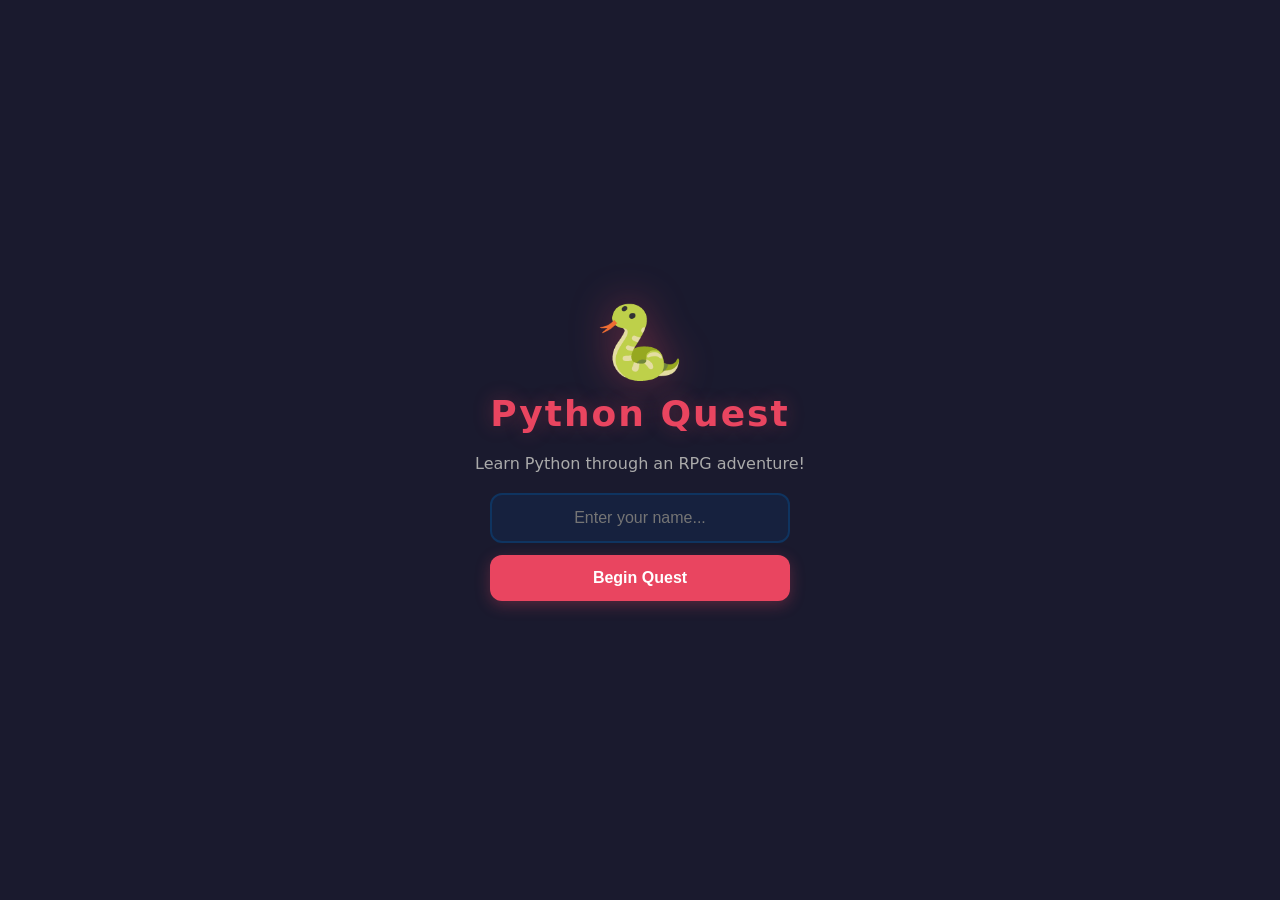
==== docs/index.html @ 063f5c60 "Rebuild as pure static site for GitHub Pages — no install needed Converted the entire RPG game to cl" ====
<!DOCTYPE html>
<html lang="en">
<head>
    <meta charset="UTF-8">
    <meta name="viewport" content="width=device-width, initial-scale=1.0, user-scalable=no">
    <title>Python Quest — Learn Python RPG</title>
    <link rel="stylesheet" href="style.css">
    <link rel="icon" href="data:image/svg+xml,<svg xmlns='http://www.w3.org/2000/svg' viewBox='0 0 100 100'><text y='.9em' font-size='90'>🐍</text></svg>">
</head>
<body>
    <div id="app">
        <!-- Start Screen -->
        <div id="start-screen" class="screen active">
            <div class="title-art">
                <div class="title-emoji">🐍</div>
                <h1>Python Quest</h1>
            </div>
            <p class="subtitle">Learn Python through an RPG adventure!</p>
            <div class="start-form">
                <input type="text" id="player-name" placeholder="Enter your name..." maxlength="20" autocomplete="off">
                <button id="start-btn" class="btn btn-primary">Begin Quest</button>
                <button id="continue-save-btn" class="btn btn-secondary hidden">Continue Saved Game</button>
            </div>
        </div>

        <!-- Game Screen -->
        <div id="game-screen" class="screen">
            <!-- HUD -->
            <div id="hud">
                <div class="hud-row">
                    <span id="hud-name">Hero</span>
                    <span id="hud-level">Lv. 1</span>
                </div>
                <div class="hp-bar-container">
                    <div id="hp-bar" class="hp-bar" style="width:100%"></div>
                    <span id="hp-text">100/100</span>
                </div>
                <div class="hud-row">
                    <span id="hud-xp">XP: 0</span>
                    <span id="hud-gold">Gold: 0</span>
                </div>
            </div>

            <!-- Quest Progress -->
            <div id="quest-progress" class="quest-progress"></div>

            <!-- Chapter Banner -->
            <div id="chapter-banner" class="chapter-banner"></div>

            <!-- Story Area -->
            <div id="story-area">
                <div id="enemy-display">
                    <div id="enemy-sprite" class="enemy-sprite"></div>
                    <div id="enemy-name" class="enemy-name"></div>
                </div>
                <div id="story-text" class="story-text"></div>
            </div>

            <!-- Challenge Area -->
            <div id="challenge-area">
                <div id="question-text" class="question-text"></div>
                <div id="options-container"></div>
            </div>

            <!-- Result Area -->
            <div id="result-area" class="hidden">
                <div id="result-icon" class="result-icon"></div>
                <div id="result-message"></div>
                <div id="result-explanation"></div>
                <div id="result-rewards"></div>
                <button id="continue-btn" class="btn btn-primary">Continue</button>
            </div>

            <!-- Actions Bar -->
            <div id="actions-bar">
                <button id="rest-btn" class="btn btn-secondary">Rest at Inn (10g)</button>
                <button id="inventory-btn" class="btn btn-secondary">Inventory</button>
            </div>
        </div>

        <!-- Victory Screen -->
        <div id="victory-screen" class="screen">
            <div class="victory-emoji">👑</div>
            <h1 class="victory-title">Victory!</h1>
            <p class="victory-text">You defeated the Python King and proved yourself a true Pythonista!</p>
            <div id="final-stats"></div>
            <button id="replay-btn" class="btn btn-primary">Play Again</button>
        </div>

        <!-- Inventory Modal -->
        <div id="inventory-modal" class="modal hidden">
            <div class="modal-content">
                <h2>Inventory</h2>
                <div id="inventory-list"></div>
                <button id="close-inventory" class="btn btn-secondary">Close</button>
            </div>
        </div>

        <!-- Notification -->
        <div id="notification" class="notification hidden"></div>
    </div>

    <script src="game.js"></script>
</body>
</html>
---- docs/style.css ----
/* === Base Reset & Theme === */
* { margin: 0; padding: 0; box-sizing: border-box; }

:root {
    --bg-dark: #1a1a2e;
    --bg-card: #16213e;
    --bg-card2: #0f3460;
    --accent: #e94560;
    --accent-glow: #ff6b81;
    --gold: #ffd700;
    --green: #4ecca3;
    --text: #eee;
    --text-dim: #aaa;
    --hp-green: #4ecca3;
    --hp-red: #e94560;
}

html, body {
    font-family: 'Segoe UI', system-ui, -apple-system, sans-serif;
    background: var(--bg-dark);
    color: var(--text);
    min-height: 100vh;
    min-height: 100dvh;
    overflow-x: hidden;
    -webkit-text-size-adjust: 100%;
}

#app {
    max-width: 480px;
    margin: 0 auto;
    min-height: 100vh;
    min-height: 100dvh;
    display: flex;
    flex-direction: column;
}

/* === Screens === */
.screen { display: none; flex-direction: column; padding: 16px; flex: 1; }
.screen.active { display: flex; }

/* === Start Screen === */
#start-screen {
    justify-content: center;
    align-items: center;
    text-align: center;
    gap: 20px;
}

.title-art {
    display: flex;
    flex-direction: column;
    align-items: center;
    gap: 8px;
}

.title-emoji {
    font-size: 72px;
    animation: float 3s ease-in-out infinite;
    filter: drop-shadow(0 0 20px rgba(233, 69, 96, 0.4));
}

.title-art h1 {
    font-size: 36px;
    color: var(--accent);
    text-shadow: 0 0 20px rgba(233, 69, 96, 0.3);
    letter-spacing: 2px;
}

.subtitle {
    color: var(--text-dim);
    font-size: 16px;
}

.start-form {
    display: flex;
    flex-direction: column;
    gap: 12px;
    width: 100%;
    max-width: 300px;
}

.start-form input {
    background: var(--bg-card);
    border: 2px solid var(--bg-card2);
    color: var(--text);
    padding: 14px 16px;
    border-radius: 12px;
    font-size: 16px;
    text-align: center;
    outline: none;
    transition: border-color 0.2s;
    -webkit-appearance: none;
}

.start-form input:focus {
    border-color: var(--accent);
}

/* === Buttons === */
.btn {
    padding: 14px 24px;
    border: none;
    border-radius: 12px;
    font-size: 16px;
    font-weight: 600;
    cursor: pointer;
    transition: transform 0.1s, box-shadow 0.2s;
    -webkit-tap-highlight-color: transparent;
    touch-action: manipulation;
}

.btn:active { transform: scale(0.96); }

.btn-primary {
    background: var(--accent);
    color: white;
    box-shadow: 0 4px 15px rgba(233, 69, 96, 0.3);
}

.btn-primary:hover { box-shadow: 0 4px 20px rgba(233, 69, 96, 0.5); }

.btn-secondary {
    background: var(--bg-card2);
    color: var(--text);
}

/* === HUD === */
#hud {
    background: var(--bg-card);
    border-radius: 12px;
    padding: 12px 16px;
    margin-bottom: 10px;
}

.hud-row {
    display: flex;
    justify-content: space-between;
    align-items: center;
    font-size: 14px;
}

#hud-name { font-weight: 700; font-size: 16px; }
#hud-level { color: var(--gold); font-weight: 600; }
#hud-xp { color: var(--green); }
#hud-gold { color: var(--gold); }

.hp-bar-container {
    position: relative;
    background: #333;
    border-radius: 8px;
    height: 22px;
    margin: 8px 0;
    overflow: hidden;
}

.hp-bar {
    height: 100%;
    background: linear-gradient(90deg, var(--hp-green), #45b393);
    border-radius: 8px;
    transition: width 0.5s ease, background 0.5s;
}

.hp-bar.low { background: linear-gradient(90deg, var(--hp-red), #c0392b); }

.hp-bar-container span {
    position: absolute;
    top: 50%;
    left: 50%;
    transform: translate(-50%, -50%);
    font-size: 12px;
    font-weight: 700;
    text-shadow: 0 1px 3px rgba(0,0,0,0.9);
}

/* === Quest Progress === */
.quest-progress {
    display: flex;
    gap: 4px;
    margin-bottom: 10px;
    padding: 0 4px;
}

.quest-dot {
    flex: 1;
    height: 6px;
    border-radius: 3px;
    background: var(--bg-card2);
    transition: background 0.3s;
}

.quest-dot.completed { background: var(--green); }
.quest-dot.current { background: var(--accent); animation: pulse-dot 1.5s infinite; }

@keyframes pulse-dot {
    0%, 100% { opacity: 1; }
    50% { opacity: 0.5; }
}

/* === Chapter Banner === */
.chapter-banner {
    text-align: center;
    font-size: 13px;
    font-weight: 600;
    color: var(--gold);
    text-transform: uppercase;
    letter-spacing: 2px;
    padding: 4px;
    margin-bottom: 8px;
}

/* === Story Area === */
#story-area {
    background: var(--bg-card);
    border-radius: 12px;
    padding: 16px;
    margin-bottom: 10px;
    text-align: center;
}

.enemy-sprite {
    width: 80px;
    height: 80px;
    margin: 0 auto 8px;
    border-radius: 50%;
    display: flex;
    align-items: center;
    justify-content: center;
    font-size: 42px;
    background: var(--bg-card2);
    box-shadow: 0 0 25px rgba(233, 69, 96, 0.2);
    animation: float 3s ease-in-out infinite;
}

@keyframes float {
    0%, 100% { transform: translateY(0); }
    50% { transform: translateY(-8px); }
}

.enemy-name {
    font-weight: 700;
    font-size: 18px;
    color: var(--accent);
    margin-bottom: 8px;
}

.story-text {
    font-size: 14px;
    line-height: 1.6;
    color: var(--text-dim);
}

/* === Challenge Area === */
#challenge-area {
    flex: 1;
    display: flex;
    flex-direction: column;
    gap: 8px;
    margin-bottom: 10px;
}

.question-text {
    background: var(--bg-card);
    border-left: 4px solid var(--accent);
    padding: 14px;
    border-radius: 0 12px 12px 0;
    font-size: 15px;
    line-height: 1.5;
}

.option-btn {
    display: block;
    width: 100%;
    background: var(--bg-card);
    border: 2px solid var(--bg-card2);
    color: var(--text);
    padding: 14px 16px;
    border-radius: 12px;
    font-size: 15px;
    text-align: left;
    cursor: pointer;
    transition: border-color 0.2s, background 0.2s, transform 0.1s;
    -webkit-tap-highlight-color: transparent;
    touch-action: manipulation;
    font-family: inherit;
}

.option-btn:active { transform: scale(0.98); }
.option-btn:hover { border-color: var(--accent); background: var(--bg-card2); }

.option-btn.correct {
    border-color: var(--green) !important;
    background: rgba(78, 204, 163, 0.15) !important;
    animation: pulse-green 0.5s;
}

.option-btn.wrong {
    border-color: var(--hp-red) !important;
    background: rgba(233, 69, 96, 0.15) !important;
    animation: shake 0.4s;
}

.option-btn:disabled {
    cursor: default;
    opacity: 0.7;
}

@keyframes pulse-green {
    0% { box-shadow: 0 0 0 0 rgba(78, 204, 163, 0.4); }
    100% { box-shadow: 0 0 0 14px rgba(78, 204, 163, 0); }
}

@keyframes shake {
    0%, 100% { transform: translateX(0); }
    25% { transform: translateX(-6px); }
    75% { transform: translateX(6px); }
}

/* === Result Area === */
#result-area {
    background: var(--bg-card);
    border-radius: 12px;
    padding: 20px 16px;
    margin-bottom: 10px;
    text-align: center;
}

.result-icon {
    font-size: 48px;
    margin-bottom: 8px;
}

#result-message {
    font-size: 18px;
    font-weight: 700;
    margin-bottom: 10px;
}

#result-explanation {
    font-size: 13px;
    color: var(--text-dim);
    margin-bottom: 10px;
    line-height: 1.6;
    background: var(--bg-card2);
    padding: 10px 14px;
    border-radius: 8px;
}

#result-rewards {
    font-size: 14px;
    color: var(--gold);
    margin-bottom: 14px;
    font-weight: 600;
}

.hidden { display: none !important; }

/* === Actions Bar === */
#actions-bar {
    display: flex;
    gap: 8px;
    margin-top: auto;
    padding-top: 8px;
}

#actions-bar .btn { flex: 1; font-size: 13px; padding: 12px 8px; }

/* === Victory Screen === */
#victory-screen {
    justify-content: center;
    align-items: center;
    text-align: center;
    gap: 16px;
}

.victory-emoji {
    font-size: 80px;
    animation: float 2s ease-in-out infinite;
    filter: drop-shadow(0 0 20px rgba(255, 215, 0, 0.5));
}

.victory-title {
    font-size: 42px;
    color: var(--gold);
    text-shadow: 0 0 30px rgba(255, 215, 0, 0.4);
}

.victory-text {
    color: var(--text-dim);
    font-size: 15px;
    max-width: 320px;
    line-height: 1.5;
}

#final-stats {
    background: var(--bg-card);
    border-radius: 12px;
    padding: 20px;
    text-align: left;
    width: 100%;
    max-width: 300px;
    line-height: 2;
    font-size: 14px;
}

#final-stats strong {
    color: var(--gold);
    font-size: 16px;
}

/* === Inventory Modal === */
.modal {
    position: fixed;
    top: 0; left: 0; right: 0; bottom: 0;
    background: rgba(0,0,0,0.75);
    display: flex;
    align-items: center;
    justify-content: center;
    z-index: 100;
    padding: 16px;
}

.modal-content {
    background: var(--bg-card);
    border-radius: 16px;
    padding: 24px;
    width: 100%;
    max-width: 360px;
    text-align: center;
}

.modal-content h2 {
    color: var(--gold);
    margin-bottom: 16px;
}

#inventory-list {
    text-align: left;
    margin-bottom: 16px;
    min-height: 40px;
}

.inv-item {
    padding: 10px 0;
    border-bottom: 1px solid var(--bg-card2);
    font-size: 14px;
}

.inv-item:last-child { border-bottom: none; }

/* === Notification === */
.notification {
    position: fixed;
    top: 20px;
    left: 50%;
    transform: translateX(-50%);
    background: var(--bg-card2);
    color: var(--text);
    padding: 12px 24px;
    border-radius: 12px;
    font-size: 14px;
    font-weight: 600;
    z-index: 200;
    animation: slideDown 0.3s ease;
    box-shadow: 0 4px 25px rgba(0,0,0,0.6);
    max-width: 90%;
    text-align: center;
}

@keyframes slideDown {
    from { transform: translate(-50%, -100%); opacity: 0; }
    to { transform: translate(-50%, 0); opacity: 1; }
}

/* === Level Up Flash === */
.level-up-flash { animation: levelGlow 1.2s ease; }

@keyframes levelGlow {
    0%, 100% { text-shadow: none; }
    50% { text-shadow: 0 0 20px var(--gold), 0 0 40px var(--gold); color: var(--gold); }
}

/* === Safe area padding for notched phones === */
@supports (padding-top: env(safe-area-inset-top)) {
    #app {
        padding-top: env(safe-area-inset-top);
        padding-bottom: env(safe-area-inset-bottom);
    }
}

/* === Small screens === */
@media (max-width: 380px) {
    .title-art h1 { font-size: 28px; }
    .title-emoji { font-size: 56px; }
    .btn { padding: 12px 16px; font-size: 14px; }
    .option-btn { padding: 12px; font-size: 14px; }
    .enemy-sprite { width: 64px; height: 64px; font-size: 32px; }
}
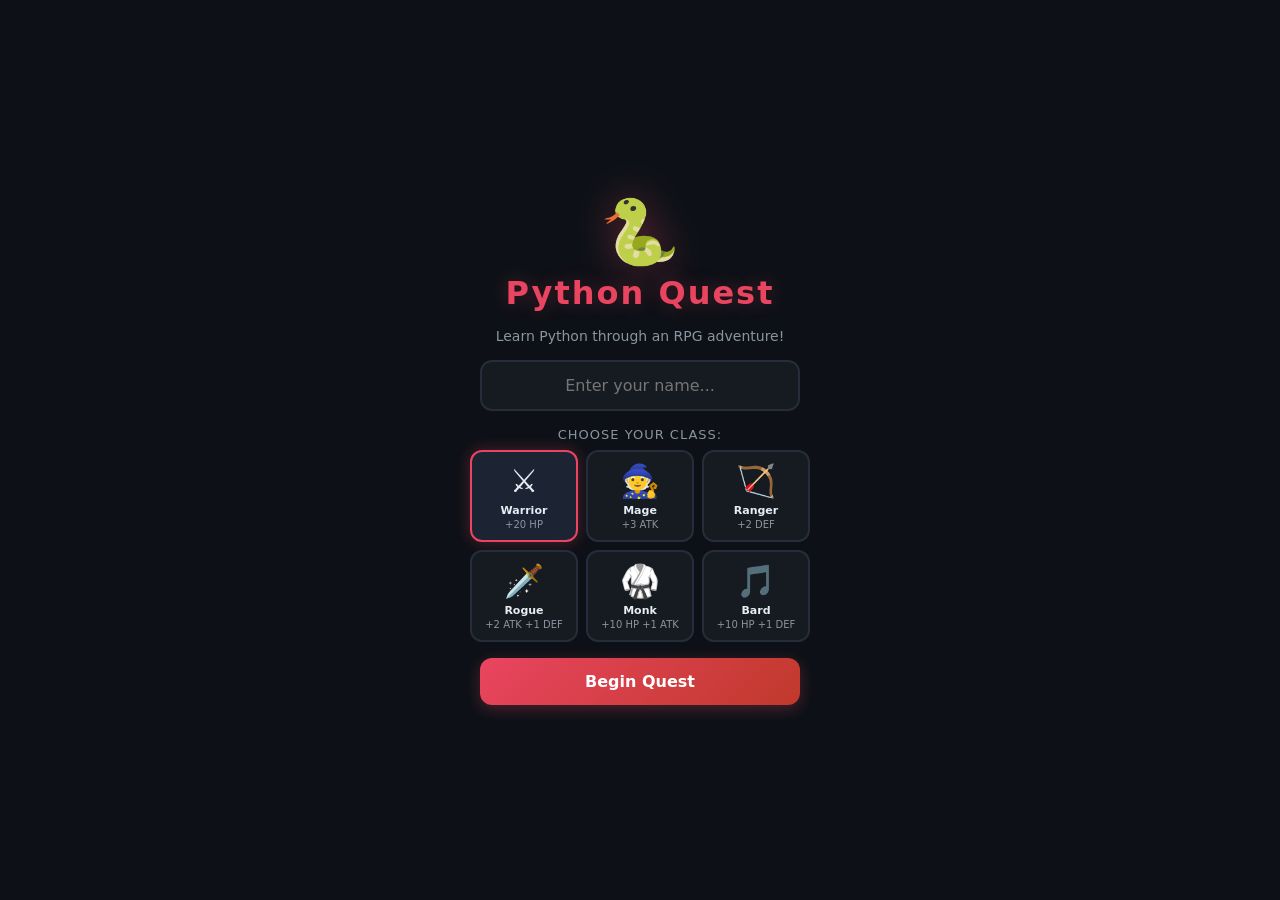
==== commit a1c2bee2: "Major game overhaul: world map, avatars, type-in questions, harder difficulty - Avatar/class selecti" ====
--- a/docs/index.html
+++ b/docs/index.html
@@ -18,63 +18,106 @@
             <p class="subtitle">Learn Python through an RPG adventure!</p>
             <div class="start-form">
                 <input type="text" id="player-name" placeholder="Enter your name..." maxlength="20" autocomplete="off">
+            </div>
+            <div id="avatar-select">
+                <p class="avatar-label">Choose your class:</p>
+                <div id="avatar-grid"></div>
+            </div>
+            <div class="start-form">
                 <button id="start-btn" class="btn btn-primary">Begin Quest</button>
                 <button id="continue-save-btn" class="btn btn-secondary hidden">Continue Saved Game</button>
             </div>
         </div>
 
-        <!-- Game Screen -->
-        <div id="game-screen" class="screen">
-            <!-- HUD -->
-            <div id="hud">
+        <!-- Map Screen -->
+        <div id="map-screen" class="screen">
+            <div id="map-hud">
                 <div class="hud-row">
-                    <span id="hud-name">Hero</span>
-                    <span id="hud-level">Lv. 1</span>
+                    <span id="map-avatar-icon"></span>
+                    <span id="map-name">Hero</span>
+                    <span id="map-level">Lv. 1</span>
                 </div>
                 <div class="hp-bar-container">
-                    <div id="hp-bar" class="hp-bar" style="width:100%"></div>
-                    <span id="hp-text">100/100</span>
+                    <div id="map-hp-bar" class="hp-bar" style="width:100%"></div>
+                    <span id="map-hp-text">100/100</span>
                 </div>
                 <div class="hud-row">
-                    <span id="hud-xp">XP: 0</span>
-                    <span id="hud-gold">Gold: 0</span>
+                    <span id="map-xp" class="stat-xp">XP: 0</span>
+                    <span id="map-gold" class="stat-gold">Gold: 0</span>
+                    <button id="map-inv-btn" class="btn-icon">🎒</button>
+                </div>
+            </div>
+            <div id="map-container">
+                <div id="map-nodes"></div>
+            </div>
+        </div>
+
+        <!-- Battle Screen -->
+        <div id="battle-screen" class="screen">
+            <div id="battle-hud">
+                <div class="hud-row">
+                    <span id="battle-player-sprite"></span>
+                    <span id="battle-name">Hero</span>
+                    <span id="battle-level">Lv. 1</span>
+                </div>
+                <div class="hp-bar-container">
+                    <div id="battle-hp-bar" class="hp-bar" style="width:100%"></div>
+                    <span id="battle-hp-text">100/100</span>
                 </div>
             </div>
 
-            <!-- Quest Progress -->
-            <div id="quest-progress" class="quest-progress"></div>
+            <div id="battle-arena">
+                <div id="player-sprite-battle" class="battle-sprite player-side"></div>
+                <div id="vs-text">VS</div>
+                <div id="enemy-sprite-battle" class="battle-sprite enemy-side"></div>
+            </div>
+            <div id="enemy-info">
+                <span id="battle-enemy-name"></span>
+            </div>
 
-            <!-- Chapter Banner -->
-            <div id="chapter-banner" class="chapter-banner"></div>
-
-            <!-- Story Area -->
-            <div id="story-area">
-                <div id="enemy-display">
-                    <div id="enemy-sprite" class="enemy-sprite"></div>
-                    <div id="enemy-name" class="enemy-name"></div>
-                </div>
-                <div id="story-text" class="story-text"></div>
-            </div>
+            <!-- Story -->
+            <div id="battle-story" class="story-text"></div>
 
             <!-- Challenge Area -->
             <div id="challenge-area">
                 <div id="question-text" class="question-text"></div>
+                <div id="attempt-indicator"></div>
                 <div id="options-container"></div>
+                <div id="typein-container" class="hidden">
+                    <input type="text" id="typein-input" placeholder="Type your answer..." autocomplete="off" autocapitalize="off" spellcheck="false">
+                    <button id="typein-submit" class="btn btn-primary">Submit</button>
+                </div>
             </div>
 
             <!-- Result Area -->
             <div id="result-area" class="hidden">
                 <div id="result-icon" class="result-icon"></div>
                 <div id="result-message"></div>
-                <div id="result-explanation"></div>
+                <div id="result-explanation" class="hidden"></div>
                 <div id="result-rewards"></div>
                 <button id="continue-btn" class="btn btn-primary">Continue</button>
             </div>
+        </div>
 
-            <!-- Actions Bar -->
-            <div id="actions-bar">
-                <button id="rest-btn" class="btn btn-secondary">Rest at Inn (10g)</button>
-                <button id="inventory-btn" class="btn btn-secondary">Inventory</button>
+        <!-- Shop Screen -->
+        <div id="shop-screen" class="screen">
+            <div class="shop-header">
+                <div class="shop-keeper">🧙</div>
+                <h2>Wandering Merchant</h2>
+                <p id="shop-gold" class="stat-gold">Gold: 0</p>
+            </div>
+            <div id="shop-items"></div>
+            <button id="shop-leave" class="btn btn-primary">Leave Shop</button>
+        </div>
+
+        <!-- Rest Screen -->
+        <div id="rest-screen" class="screen">
+            <div class="rest-content">
+                <div class="rest-icon">🏕️</div>
+                <h2>Campfire Rest</h2>
+                <p class="rest-text">You sit by the fire and recover your strength...</p>
+                <div id="rest-hp-info"></div>
+                <button id="rest-continue" class="btn btn-primary">Continue Journey</button>
             </div>
         </div>
 
@@ -90,8 +133,9 @@
         <!-- Inventory Modal -->
         <div id="inventory-modal" class="modal hidden">
             <div class="modal-content">
-                <h2>Inventory</h2>
+                <h2>🎒 Inventory</h2>
                 <div id="inventory-list"></div>
+                <div id="inventory-potions"></div>
                 <button id="close-inventory" class="btn btn-secondary">Close</button>
             </div>
         </div>
--- a/docs/style.css
+++ b/docs/style.css
@@ -2,17 +2,21 @@
 * { margin: 0; padding: 0; box-sizing: border-box; }
 
 :root {
-    --bg-dark: #1a1a2e;
-    --bg-card: #16213e;
-    --bg-card2: #0f3460;
+    --bg-dark: #0d1117;
+    --bg-card: #161b22;
+    --bg-card2: #1c2333;
+    --bg-card3: #252d3a;
     --accent: #e94560;
     --accent-glow: #ff6b81;
     --gold: #ffd700;
     --green: #4ecca3;
-    --text: #eee;
-    --text-dim: #aaa;
+    --blue: #58a6ff;
+    --purple: #bc8cff;
+    --text: #e6edf3;
+    --text-dim: #8b949e;
     --hp-green: #4ecca3;
     --hp-red: #e94560;
+    --radius: 12px;
 }
 
 html, body {
@@ -35,280 +39,421 @@
 }
 
 /* === Screens === */
-.screen { display: none; flex-direction: column; padding: 16px; flex: 1; }
+.screen { display: none; flex-direction: column; padding: 12px; flex: 1; }
 .screen.active { display: flex; }
-
-/* === Start Screen === */
-#start-screen {
-    justify-content: center;
-    align-items: center;
-    text-align: center;
-    gap: 20px;
-}
-
-.title-art {
-    display: flex;
-    flex-direction: column;
-    align-items: center;
-    gap: 8px;
-}
-
-.title-emoji {
-    font-size: 72px;
-    animation: float 3s ease-in-out infinite;
-    filter: drop-shadow(0 0 20px rgba(233, 69, 96, 0.4));
-}
-
-.title-art h1 {
-    font-size: 36px;
-    color: var(--accent);
-    text-shadow: 0 0 20px rgba(233, 69, 96, 0.3);
-    letter-spacing: 2px;
-}
-
-.subtitle {
-    color: var(--text-dim);
-    font-size: 16px;
-}
-
-.start-form {
-    display: flex;
-    flex-direction: column;
-    gap: 12px;
-    width: 100%;
-    max-width: 300px;
-}
-
-.start-form input {
-    background: var(--bg-card);
-    border: 2px solid var(--bg-card2);
-    color: var(--text);
-    padding: 14px 16px;
-    border-radius: 12px;
-    font-size: 16px;
-    text-align: center;
-    outline: none;
-    transition: border-color 0.2s;
-    -webkit-appearance: none;
-}
-
-.start-form input:focus {
-    border-color: var(--accent);
-}
 
 /* === Buttons === */
 .btn {
     padding: 14px 24px;
     border: none;
-    border-radius: 12px;
+    border-radius: var(--radius);
     font-size: 16px;
     font-weight: 600;
     cursor: pointer;
     transition: transform 0.1s, box-shadow 0.2s;
     -webkit-tap-highlight-color: transparent;
     touch-action: manipulation;
-}
-
+    font-family: inherit;
+}
 .btn:active { transform: scale(0.96); }
-
 .btn-primary {
-    background: var(--accent);
+    background: linear-gradient(135deg, var(--accent), #c0392b);
     color: white;
     box-shadow: 0 4px 15px rgba(233, 69, 96, 0.3);
 }
-
 .btn-primary:hover { box-shadow: 0 4px 20px rgba(233, 69, 96, 0.5); }
-
 .btn-secondary {
     background: var(--bg-card2);
     color: var(--text);
-}
-
-/* === HUD === */
-#hud {
-    background: var(--bg-card);
-    border-radius: 12px;
-    padding: 12px 16px;
-    margin-bottom: 10px;
-}
-
+    border: 1px solid var(--bg-card3);
+}
+.btn-icon {
+    background: none;
+    border: none;
+    font-size: 22px;
+    cursor: pointer;
+    padding: 4px;
+    -webkit-tap-highlight-color: transparent;
+}
+.btn-small {
+    padding: 10px 16px;
+    font-size: 14px;
+}
+.hidden { display: none !important; }
+
+/* === Start Screen === */
+#start-screen {
+    justify-content: center;
+    align-items: center;
+    text-align: center;
+    gap: 16px;
+}
+.title-art { display: flex; flex-direction: column; align-items: center; gap: 4px; }
+.title-emoji {
+    font-size: 64px;
+    animation: float 3s ease-in-out infinite;
+    filter: drop-shadow(0 0 20px rgba(233, 69, 96, 0.4));
+}
+.title-art h1 {
+    font-size: 32px;
+    color: var(--accent);
+    text-shadow: 0 0 20px rgba(233, 69, 96, 0.3);
+    letter-spacing: 2px;
+}
+.subtitle { color: var(--text-dim); font-size: 14px; }
+.start-form {
+    display: flex; flex-direction: column; gap: 10px; width: 100%; max-width: 320px;
+}
+.start-form input {
+    background: var(--bg-card);
+    border: 2px solid var(--bg-card3);
+    color: var(--text);
+    padding: 14px 16px;
+    border-radius: var(--radius);
+    font-size: 16px;
+    text-align: center;
+    outline: none;
+    transition: border-color 0.2s;
+    -webkit-appearance: none;
+    font-family: inherit;
+}
+.start-form input:focus { border-color: var(--accent); }
+
+/* === Avatar Selection === */
+#avatar-select { width: 100%; max-width: 340px; }
+.avatar-label {
+    font-size: 13px;
+    color: var(--text-dim);
+    text-transform: uppercase;
+    letter-spacing: 1px;
+    margin-bottom: 8px;
+}
+#avatar-grid {
+    display: grid;
+    grid-template-columns: repeat(3, 1fr);
+    gap: 8px;
+}
+.avatar-card {
+    background: var(--bg-card);
+    border: 2px solid var(--bg-card3);
+    border-radius: var(--radius);
+    padding: 10px 6px;
+    text-align: center;
+    cursor: pointer;
+    transition: border-color 0.2s, transform 0.1s;
+    -webkit-tap-highlight-color: transparent;
+    touch-action: manipulation;
+}
+.avatar-card:active { transform: scale(0.95); }
+.avatar-card.selected {
+    border-color: var(--accent);
+    box-shadow: 0 0 15px rgba(233, 69, 96, 0.3);
+    background: var(--bg-card2);
+}
+.avatar-card .avatar-emoji { font-size: 32px; display: block; margin-bottom: 4px; }
+.avatar-card .avatar-name { font-size: 11px; font-weight: 600; color: var(--text); }
+.avatar-card .avatar-stat { font-size: 10px; color: var(--text-dim); margin-top: 2px; }
+
+/* === HUD (shared) === */
+#map-hud, #battle-hud {
+    background: var(--bg-card);
+    border-radius: var(--radius);
+    padding: 10px 14px;
+    margin-bottom: 8px;
+}
 .hud-row {
     display: flex;
     justify-content: space-between;
     align-items: center;
     font-size: 14px;
-}
-
-#hud-name { font-weight: 700; font-size: 16px; }
-#hud-level { color: var(--gold); font-weight: 600; }
-#hud-xp { color: var(--green); }
-#hud-gold { color: var(--gold); }
-
+    gap: 8px;
+}
+.hud-row span:first-child { font-weight: 700; }
+.stat-xp { color: var(--green); }
+.stat-gold { color: var(--gold); }
 .hp-bar-container {
     position: relative;
-    background: #333;
+    background: #21262d;
     border-radius: 8px;
-    height: 22px;
-    margin: 8px 0;
+    height: 20px;
+    margin: 6px 0;
     overflow: hidden;
 }
-
 .hp-bar {
     height: 100%;
     background: linear-gradient(90deg, var(--hp-green), #45b393);
     border-radius: 8px;
     transition: width 0.5s ease, background 0.5s;
 }
-
 .hp-bar.low { background: linear-gradient(90deg, var(--hp-red), #c0392b); }
-
 .hp-bar-container span {
     position: absolute;
     top: 50%;
     left: 50%;
     transform: translate(-50%, -50%);
+    font-size: 11px;
+    font-weight: 700;
+    text-shadow: 0 1px 3px rgba(0,0,0,0.9);
+}
+
+/* === World Map === */
+#map-container {
+    flex: 1;
+    overflow-y: auto;
+    -webkit-overflow-scrolling: touch;
+    padding: 8px 0;
+}
+#map-nodes {
+    display: flex;
+    flex-direction: column;
+    align-items: center;
+    gap: 0;
+    padding: 12px 0 80px;
+}
+.map-chapter-label {
     font-size: 12px;
     font-weight: 700;
-    text-shadow: 0 1px 3px rgba(0,0,0,0.9);
-}
-
-/* === Quest Progress === */
-.quest-progress {
-    display: flex;
-    gap: 4px;
-    margin-bottom: 10px;
-    padding: 0 4px;
-}
-
-.quest-dot {
-    flex: 1;
-    height: 6px;
-    border-radius: 3px;
-    background: var(--bg-card2);
-    transition: background 0.3s;
-}
-
-.quest-dot.completed { background: var(--green); }
-.quest-dot.current { background: var(--accent); animation: pulse-dot 1.5s infinite; }
-
-@keyframes pulse-dot {
-    0%, 100% { opacity: 1; }
-    50% { opacity: 0.5; }
-}
-
-/* === Chapter Banner === */
-.chapter-banner {
-    text-align: center;
-    font-size: 13px;
-    font-weight: 600;
     color: var(--gold);
     text-transform: uppercase;
     letter-spacing: 2px;
-    padding: 4px;
+    margin: 16px 0 8px;
+    padding: 6px 16px;
+    background: var(--bg-card);
+    border-radius: 20px;
+}
+.map-chapter-label:first-child { margin-top: 0; }
+.map-connector {
+    width: 3px;
+    height: 24px;
+    background: var(--bg-card3);
+    transition: background 0.3s;
+}
+.map-connector.completed { background: var(--green); }
+.map-node {
+    width: 90%;
+    max-width: 320px;
+    display: flex;
+    align-items: center;
+    gap: 12px;
+    padding: 12px 14px;
+    background: var(--bg-card);
+    border: 2px solid var(--bg-card3);
+    border-radius: var(--radius);
+    cursor: default;
+    transition: all 0.2s;
+    position: relative;
+    touch-action: manipulation;
+    -webkit-tap-highlight-color: transparent;
+}
+.map-node.available {
+    border-color: var(--accent);
+    cursor: pointer;
+    animation: node-pulse 2s infinite;
+}
+.map-node.available:active { transform: scale(0.97); }
+.map-node.completed {
+    border-color: var(--green);
+    opacity: 0.7;
+}
+.map-node.locked { opacity: 0.35; }
+.map-node .node-icon {
+    font-size: 28px;
+    width: 44px;
+    height: 44px;
+    display: flex;
+    align-items: center;
+    justify-content: center;
+    background: var(--bg-card2);
+    border-radius: 50%;
+    flex-shrink: 0;
+}
+.map-node .node-info { flex: 1; min-width: 0; }
+.map-node .node-name {
+    font-weight: 700;
+    font-size: 14px;
+    white-space: nowrap;
+    overflow: hidden;
+    text-overflow: ellipsis;
+}
+.map-node .node-type {
+    font-size: 11px;
+    color: var(--text-dim);
+    margin-top: 2px;
+}
+.map-node .node-check {
+    font-size: 18px;
+    color: var(--green);
+    flex-shrink: 0;
+}
+.map-node .player-marker {
+    position: absolute;
+    right: -8px;
+    top: 50%;
+    transform: translateY(-50%);
+    font-size: 24px;
+    filter: drop-shadow(0 0 6px rgba(233, 69, 96, 0.6));
+    animation: float 2s ease-in-out infinite;
+}
+@keyframes node-pulse {
+    0%, 100% { box-shadow: 0 0 0 0 rgba(233, 69, 96, 0.3); }
+    50% { box-shadow: 0 0 0 6px rgba(233, 69, 96, 0); }
+}
+
+/* === Battle Screen === */
+#battle-arena {
+    display: flex;
+    align-items: center;
+    justify-content: center;
+    gap: 16px;
+    padding: 16px 0;
+    position: relative;
+}
+.battle-sprite {
+    width: 72px;
+    height: 72px;
+    border-radius: 50%;
+    display: flex;
+    align-items: center;
+    justify-content: center;
+    font-size: 38px;
+    background: var(--bg-card);
+    border: 3px solid var(--bg-card3);
+}
+.player-side {
+    border-color: var(--green);
+    box-shadow: 0 0 15px rgba(78, 204, 163, 0.2);
+    animation: float 3s ease-in-out infinite;
+}
+.enemy-side {
+    border-color: var(--accent);
+    box-shadow: 0 0 15px rgba(233, 69, 96, 0.2);
+    animation: float 3s ease-in-out infinite 1.5s;
+}
+#vs-text {
+    font-size: 16px;
+    font-weight: 900;
+    color: var(--text-dim);
+    letter-spacing: 2px;
+}
+#enemy-info {
+    text-align: center;
     margin-bottom: 8px;
 }
-
-/* === Story Area === */
-#story-area {
-    background: var(--bg-card);
-    border-radius: 12px;
-    padding: 16px;
+#battle-enemy-name {
+    font-weight: 700;
+    font-size: 16px;
+    color: var(--accent);
+}
+.story-text {
+    font-size: 13px;
+    line-height: 1.5;
+    color: var(--text-dim);
+    text-align: center;
     margin-bottom: 10px;
-    text-align: center;
-}
-
-.enemy-sprite {
-    width: 80px;
-    height: 80px;
-    margin: 0 auto 8px;
-    border-radius: 50%;
-    display: flex;
-    align-items: center;
-    justify-content: center;
-    font-size: 42px;
-    background: var(--bg-card2);
-    box-shadow: 0 0 25px rgba(233, 69, 96, 0.2);
-    animation: float 3s ease-in-out infinite;
-}
-
-@keyframes float {
-    0%, 100% { transform: translateY(0); }
-    50% { transform: translateY(-8px); }
-}
-
-.enemy-name {
-    font-weight: 700;
-    font-size: 18px;
-    color: var(--accent);
-    margin-bottom: 8px;
-}
-
-.story-text {
-    font-size: 14px;
-    line-height: 1.6;
-    color: var(--text-dim);
+    padding: 0 4px;
 }
 
 /* === Challenge Area === */
 #challenge-area {
-    flex: 1;
     display: flex;
     flex-direction: column;
     gap: 8px;
-    margin-bottom: 10px;
-}
-
+    flex: 1;
+}
 .question-text {
     background: var(--bg-card);
     border-left: 4px solid var(--accent);
-    padding: 14px;
-    border-radius: 0 12px 12px 0;
-    font-size: 15px;
+    padding: 12px 14px;
+    border-radius: 0 var(--radius) var(--radius) 0;
+    font-size: 14px;
     line-height: 1.5;
-}
-
+    word-break: break-word;
+    overflow-wrap: break-word;
+}
+.question-text code {
+    background: var(--bg-card3);
+    padding: 2px 6px;
+    border-radius: 4px;
+    font-family: 'SF Mono', 'Fira Code', 'Consolas', monospace;
+    font-size: 13px;
+    color: var(--blue);
+    white-space: pre-wrap;
+    word-break: break-all;
+}
+#attempt-indicator {
+    text-align: center;
+    font-size: 12px;
+    color: var(--text-dim);
+    min-height: 18px;
+}
 .option-btn {
     display: block;
     width: 100%;
     background: var(--bg-card);
-    border: 2px solid var(--bg-card2);
+    border: 2px solid var(--bg-card3);
     color: var(--text);
-    padding: 14px 16px;
-    border-radius: 12px;
-    font-size: 15px;
+    padding: 13px 14px;
+    border-radius: var(--radius);
+    font-size: 14px;
     text-align: left;
     cursor: pointer;
     transition: border-color 0.2s, background 0.2s, transform 0.1s;
     -webkit-tap-highlight-color: transparent;
     touch-action: manipulation;
     font-family: inherit;
-}
-
+    word-break: break-word;
+    overflow-wrap: break-word;
+    line-height: 1.4;
+}
 .option-btn:active { transform: scale(0.98); }
 .option-btn:hover { border-color: var(--accent); background: var(--bg-card2); }
-
 .option-btn.correct {
     border-color: var(--green) !important;
     background: rgba(78, 204, 163, 0.15) !important;
     animation: pulse-green 0.5s;
 }
-
 .option-btn.wrong {
     border-color: var(--hp-red) !important;
     background: rgba(233, 69, 96, 0.15) !important;
     animation: shake 0.4s;
 }
-
-.option-btn:disabled {
-    cursor: default;
-    opacity: 0.7;
-}
+.option-btn:disabled { cursor: default; }
+
+/* Type-in */
+#typein-container {
+    display: flex;
+    gap: 8px;
+}
+#typein-container.hidden { display: none !important; }
+#typein-input {
+    flex: 1;
+    background: var(--bg-card);
+    border: 2px solid var(--bg-card3);
+    color: var(--text);
+    padding: 13px 14px;
+    border-radius: var(--radius);
+    font-size: 15px;
+    font-family: 'SF Mono', 'Fira Code', 'Consolas', monospace;
+    outline: none;
+    -webkit-appearance: none;
+    transition: border-color 0.2s;
+}
+#typein-input:focus { border-color: var(--accent); }
+#typein-input.correct-input {
+    border-color: var(--green);
+    background: rgba(78, 204, 163, 0.1);
+}
+#typein-input.wrong-input {
+    border-color: var(--hp-red);
+    background: rgba(233, 69, 96, 0.1);
+    animation: shake 0.4s;
+}
+#typein-submit { flex-shrink: 0; padding: 13px 20px; }
 
 @keyframes pulse-green {
     0% { box-shadow: 0 0 0 0 rgba(78, 204, 163, 0.4); }
     100% { box-shadow: 0 0 0 14px rgba(78, 204, 163, 0); }
 }
-
 @keyframes shake {
     0%, 100% { transform: translateX(0); }
     25% { transform: translateX(-6px); }
@@ -318,51 +463,99 @@
 /* === Result Area === */
 #result-area {
     background: var(--bg-card);
-    border-radius: 12px;
-    padding: 20px 16px;
-    margin-bottom: 10px;
-    text-align: center;
-}
-
-.result-icon {
-    font-size: 48px;
-    margin-bottom: 8px;
-}
-
-#result-message {
-    font-size: 18px;
-    font-weight: 700;
-    margin-bottom: 10px;
-}
-
+    border-radius: var(--radius);
+    padding: 18px 14px;
+    text-align: center;
+}
+.result-icon { font-size: 44px; margin-bottom: 6px; }
+#result-message { font-size: 16px; font-weight: 700; margin-bottom: 8px; }
 #result-explanation {
     font-size: 13px;
     color: var(--text-dim);
     margin-bottom: 10px;
     line-height: 1.6;
     background: var(--bg-card2);
-    padding: 10px 14px;
+    padding: 10px 12px;
     border-radius: 8px;
-}
-
+    text-align: left;
+    word-break: break-word;
+}
+#result-explanation code {
+    background: var(--bg-card3);
+    padding: 1px 5px;
+    border-radius: 4px;
+    font-family: 'SF Mono', 'Fira Code', 'Consolas', monospace;
+    font-size: 12px;
+    color: var(--blue);
+}
 #result-rewards {
     font-size: 14px;
     color: var(--gold);
-    margin-bottom: 14px;
+    margin-bottom: 12px;
     font-weight: 600;
-}
-
-.hidden { display: none !important; }
-
-/* === Actions Bar === */
-#actions-bar {
-    display: flex;
+    white-space: pre-line;
+}
+
+/* === Shop Screen === */
+#shop-screen {
+    align-items: center;
+    gap: 12px;
+}
+.shop-header {
+    text-align: center;
+    padding: 16px 0 8px;
+}
+.shop-keeper {
+    font-size: 64px;
+    margin-bottom: 8px;
+    animation: float 3s ease-in-out infinite;
+}
+.shop-header h2 { color: var(--gold); font-size: 20px; }
+#shop-items {
+    width: 100%;
+    max-width: 360px;
+    display: flex;
+    flex-direction: column;
     gap: 8px;
-    margin-top: auto;
-    padding-top: 8px;
-}
-
-#actions-bar .btn { flex: 1; font-size: 13px; padding: 12px 8px; }
+    flex: 1;
+}
+.shop-item {
+    display: flex;
+    align-items: center;
+    gap: 12px;
+    background: var(--bg-card);
+    border: 2px solid var(--bg-card3);
+    border-radius: var(--radius);
+    padding: 12px 14px;
+}
+.shop-item-icon { font-size: 28px; flex-shrink: 0; }
+.shop-item-info { flex: 1; min-width: 0; }
+.shop-item-name { font-weight: 700; font-size: 14px; }
+.shop-item-desc { font-size: 12px; color: var(--text-dim); margin-top: 2px; }
+.shop-item .btn { flex-shrink: 0; padding: 8px 14px; font-size: 13px; }
+.shop-item .btn:disabled { opacity: 0.4; }
+
+/* === Rest Screen === */
+#rest-screen { justify-content: center; align-items: center; }
+.rest-content {
+    text-align: center;
+    display: flex;
+    flex-direction: column;
+    align-items: center;
+    gap: 16px;
+}
+.rest-icon { font-size: 72px; animation: flicker 3s ease-in-out infinite; }
+@keyframes flicker {
+    0%, 100% { filter: brightness(1); }
+    50% { filter: brightness(1.3); }
+}
+.rest-content h2 { color: var(--gold); }
+.rest-text { color: var(--text-dim); font-size: 14px; }
+#rest-hp-info {
+    font-size: 18px;
+    font-weight: 700;
+    color: var(--green);
+}
 
 /* === Victory Screen === */
 #victory-screen {
@@ -371,92 +564,83 @@
     text-align: center;
     gap: 16px;
 }
-
 .victory-emoji {
-    font-size: 80px;
+    font-size: 72px;
     animation: float 2s ease-in-out infinite;
     filter: drop-shadow(0 0 20px rgba(255, 215, 0, 0.5));
 }
-
 .victory-title {
-    font-size: 42px;
+    font-size: 38px;
     color: var(--gold);
     text-shadow: 0 0 30px rgba(255, 215, 0, 0.4);
 }
-
-.victory-text {
-    color: var(--text-dim);
-    font-size: 15px;
-    max-width: 320px;
-    line-height: 1.5;
-}
-
+.victory-text { color: var(--text-dim); font-size: 14px; max-width: 320px; line-height: 1.5; }
 #final-stats {
     background: var(--bg-card);
-    border-radius: 12px;
-    padding: 20px;
+    border-radius: var(--radius);
+    padding: 18px;
     text-align: left;
     width: 100%;
     max-width: 300px;
     line-height: 2;
     font-size: 14px;
 }
-
-#final-stats strong {
-    color: var(--gold);
-    font-size: 16px;
-}
+#final-stats strong { color: var(--gold); font-size: 15px; }
 
 /* === Inventory Modal === */
 .modal {
     position: fixed;
     top: 0; left: 0; right: 0; bottom: 0;
-    background: rgba(0,0,0,0.75);
+    background: rgba(0,0,0,0.8);
     display: flex;
     align-items: center;
     justify-content: center;
     z-index: 100;
     padding: 16px;
 }
-
 .modal-content {
     background: var(--bg-card);
     border-radius: 16px;
-    padding: 24px;
+    padding: 20px;
     width: 100%;
-    max-width: 360px;
-    text-align: center;
-}
-
-.modal-content h2 {
-    color: var(--gold);
-    margin-bottom: 16px;
-}
-
-#inventory-list {
+    max-width: 340px;
+    text-align: center;
+    max-height: 80vh;
+    overflow-y: auto;
+}
+.modal-content h2 { color: var(--gold); margin-bottom: 14px; font-size: 18px; }
+#inventory-list, #inventory-potions {
     text-align: left;
-    margin-bottom: 16px;
-    min-height: 40px;
-}
-
+    margin-bottom: 12px;
+}
 .inv-item {
-    padding: 10px 0;
-    border-bottom: 1px solid var(--bg-card2);
-    font-size: 14px;
-}
-
+    padding: 8px 0;
+    border-bottom: 1px solid var(--bg-card3);
+    font-size: 13px;
+    display: flex;
+    align-items: center;
+    justify-content: space-between;
+    gap: 8px;
+}
 .inv-item:last-child { border-bottom: none; }
+.inv-section-title {
+    font-size: 12px;
+    color: var(--text-dim);
+    text-transform: uppercase;
+    letter-spacing: 1px;
+    margin: 8px 0 4px;
+}
 
 /* === Notification === */
 .notification {
     position: fixed;
-    top: 20px;
+    top: 16px;
     left: 50%;
     transform: translateX(-50%);
     background: var(--bg-card2);
     color: var(--text);
-    padding: 12px 24px;
-    border-radius: 12px;
+    padding: 12px 20px;
+    border-radius: var(--radius);
     font-size: 14px;
     font-weight: 600;
     z-index: 200;
@@ -464,22 +648,34 @@
     box-shadow: 0 4px 25px rgba(0,0,0,0.6);
     max-width: 90%;
     text-align: center;
-}
-
+    border: 1px solid var(--bg-card3);
+}
 @keyframes slideDown {
     from { transform: translate(-50%, -100%); opacity: 0; }
     to { transform: translate(-50%, 0); opacity: 1; }
 }
 
-/* === Level Up Flash === */
+/* === Level Up === */
 .level-up-flash { animation: levelGlow 1.2s ease; }
-
 @keyframes levelGlow {
     0%, 100% { text-shadow: none; }
     50% { text-shadow: 0 0 20px var(--gold), 0 0 40px var(--gold); color: var(--gold); }
 }
 
-/* === Safe area padding for notched phones === */
+/* === Damage flash === */
+.damage-flash { animation: dmgFlash 0.3s ease; }
+@keyframes dmgFlash {
+    0%, 100% { background-color: var(--bg-card); }
+    50% { background-color: rgba(233, 69, 96, 0.3); }
+}
+
+/* === Float animation === */
+@keyframes float {
+    0%, 100% { transform: translateY(0); }
+    50% { transform: translateY(-6px); }
+}
+
+/* === Safe area === */
 @supports (padding-top: env(safe-area-inset-top)) {
     #app {
         padding-top: env(safe-area-inset-top);
@@ -489,9 +685,13 @@
 
 /* === Small screens === */
 @media (max-width: 380px) {
-    .title-art h1 { font-size: 28px; }
-    .title-emoji { font-size: 56px; }
+    .title-art h1 { font-size: 26px; }
+    .title-emoji { font-size: 48px; }
     .btn { padding: 12px 16px; font-size: 14px; }
-    .option-btn { padding: 12px; font-size: 14px; }
-    .enemy-sprite { width: 64px; height: 64px; font-size: 32px; }
-}
+    .option-btn { padding: 11px 12px; font-size: 13px; }
+    .battle-sprite { width: 60px; height: 60px; font-size: 30px; }
+    .avatar-card .avatar-emoji { font-size: 26px; }
+    #avatar-grid { gap: 6px; }
+    .map-node { padding: 10px 12px; gap: 10px; }
+    .map-node .node-icon { width: 38px; height: 38px; font-size: 22px; }
+}
